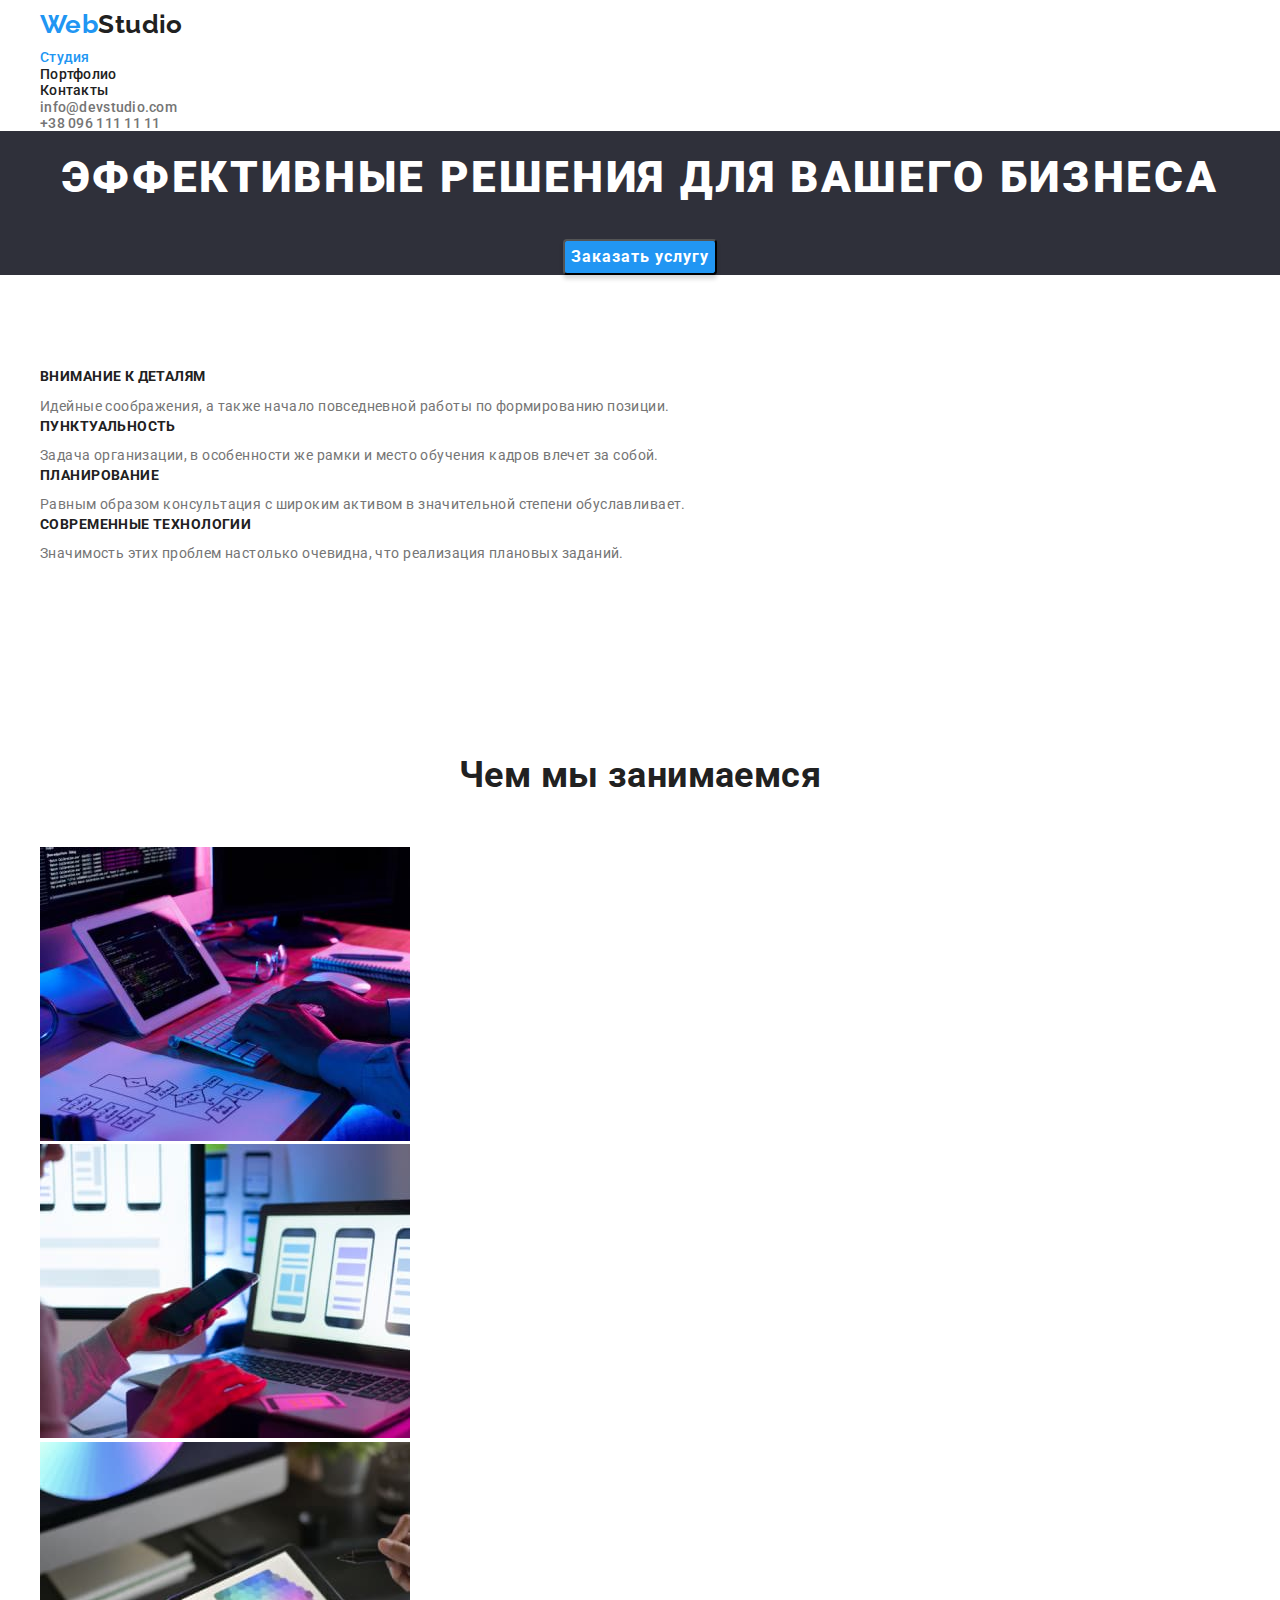
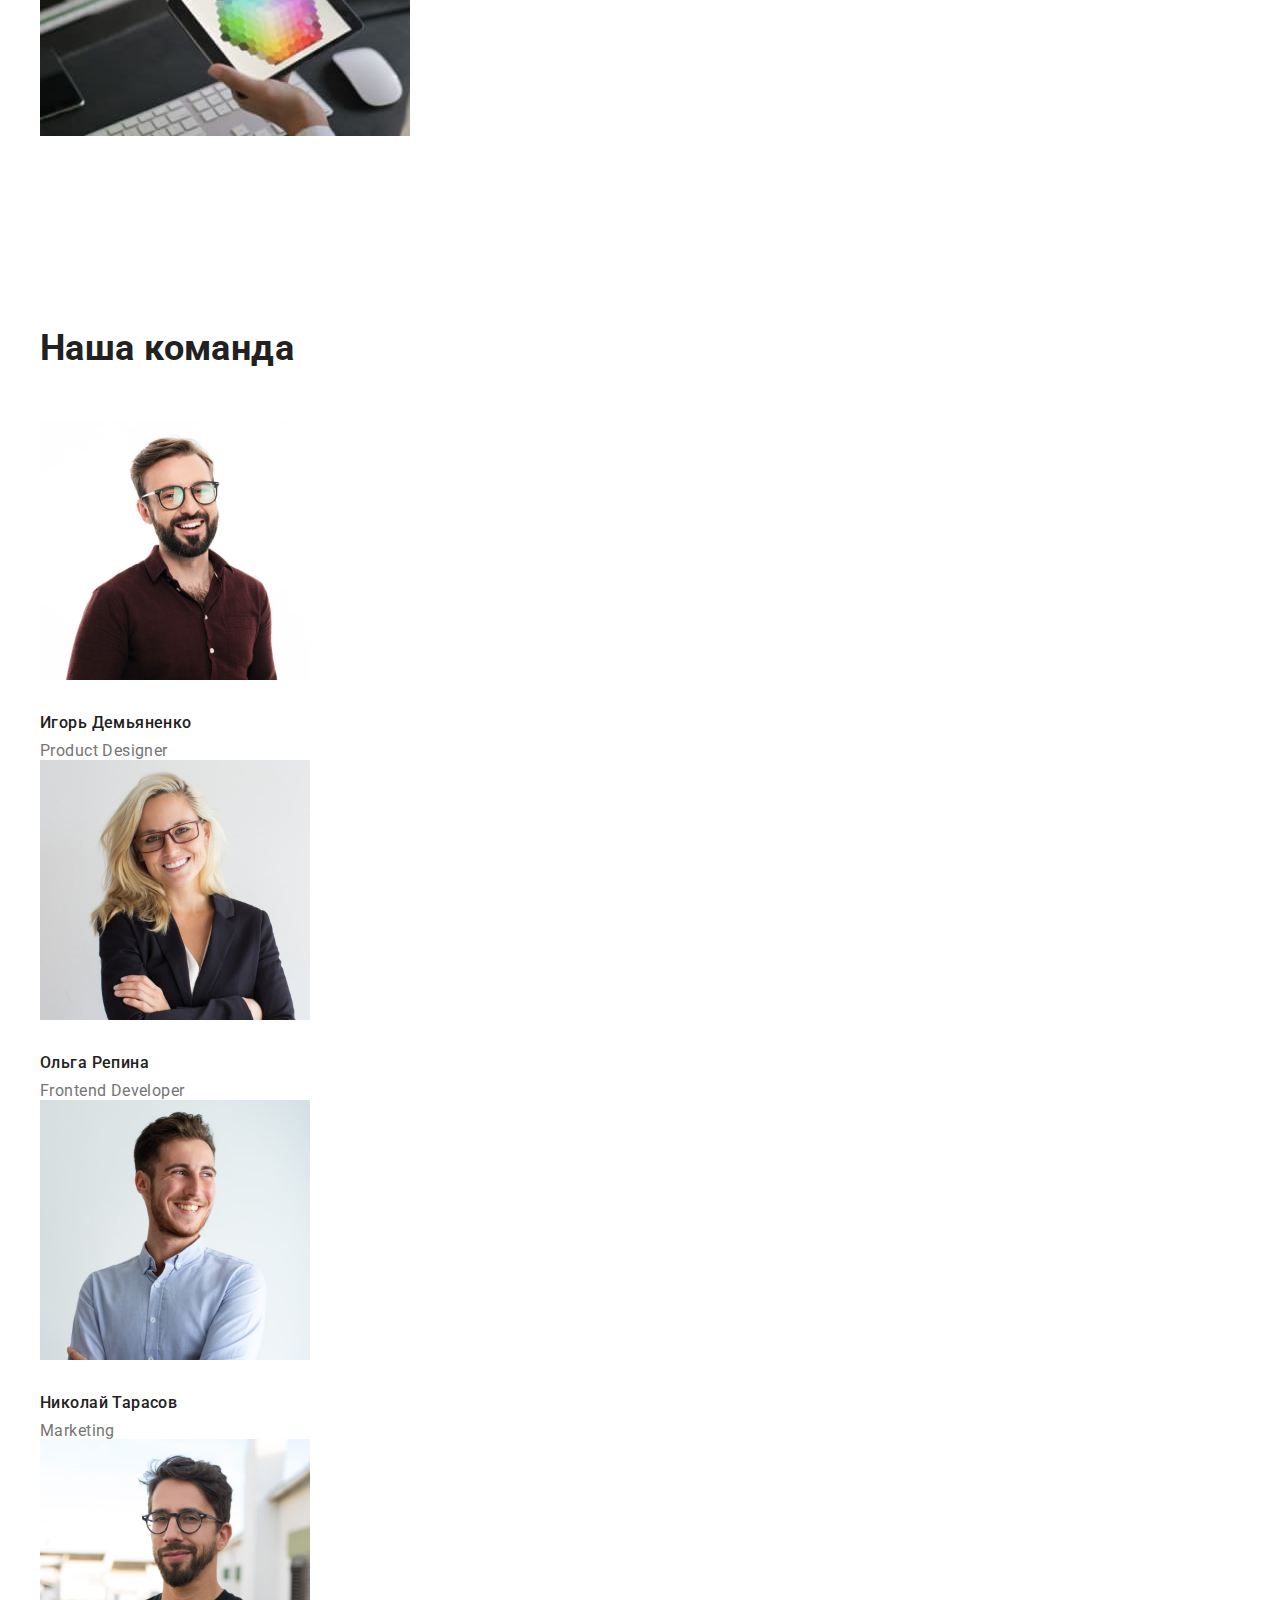
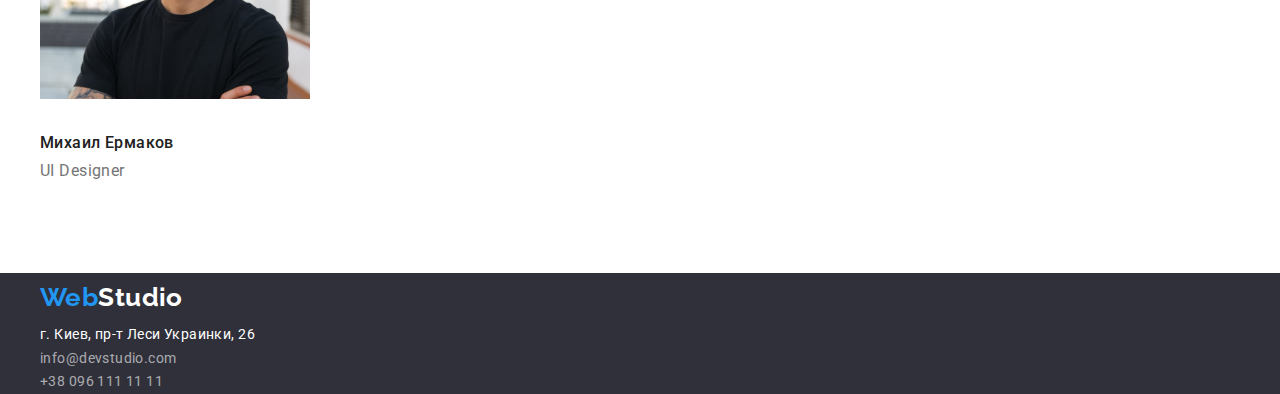
==== index.html @ 47c8ec98 "Сделал разметку сайта margin и pading" ====
<!DOCTYPE html>
<html lang="ru">
  <head>
    <meta charset="UTF-8" />
    <meta http-equiv="X-UA-Compatible" content="IE=edge" />
    <meta name="viewport" content="width=device-width, initial-scale=1.0" />
    <link
      href="https://fonts.googleapis.com/css2?family=Raleway:wght@700&family=Roboto:wght@400;500;700;900&display=swap"
      rel="stylesheet"
    />
    <link
      rel="stylesheet"
      href="https://cdnjs.cloudflare.com/ajax/libs/modern-normalize/1.1.0/modern-normalize.min.css"
    />
    <link rel="stylesheet" href="style/styles.css" />
    <title>goit-markup-hw-01</title>
  </head>
  <body>
    <!-- Шапка -->
    <header>
      <div class="conteiner">
        <nav>
          <a href="./index.html" class="logo"
            ><span class="logo-accent">Web</span>Studio</a
          >
          <ul class="site-nav list">
            <li><a href="" class="link curent">Студия</a></li>
            <li>
              <a href="./portfolio.html" class="link">Портфолио</a>
            </li>
            <li><a href="" class="link">Контакты</a></li>
          </ul>
        </nav>
        <ul class="site-contact list">
          <li>
            <a href="tomail:info@devstudio.com" class="link"
              >info@devstudio.com</a
            >
          </li>
          <li>
            <a href="tel:+380961111111" class="link">+38 096 111 11 11</a>
          </li>
        </ul>
      </div>
    </header>
    <!-- Hero -->
    <main>
      <section class="hero">
        <div class="conteiner">
          <img src="" alt="" />
          <h1 class="title">Эффективные решения для вашего бизнеса</h1>
          <button type="button" class="hero-button">Заказать услугу</button>
        </div>
      </section>
      <!-- peculiarities -->
      <section class="section">
        <div class="conteiner">
          <h2 class="visually-hidden">Позиция сайта</h2>
          <ul class="feature-list list">
            <li>
              <h3 class="title">Внимание к деталям</h3>
              <p class="paragraf">
                Идейные соображения, а также начало повседневной работы по
                формированию позиции.
              </p>
            </li>
            <li>
              <h3 class="title">Пунктуальность</h3>
              <p class="paragraf">
                Задача организации, в особенности же рамки и место обучения
                кадров влечет за собой.
              </p>
            </li>
            <li>
              <h3 class="title">Планирование</h3>
              <p class="paragraf">
                Равным образом консультация с широким активом в значительной
                степени обуславливает.
              </p>
            </li>
            <li>
              <h3 class="title">Современные технологии</h3>
              <p class="paragraf">
                Значимость этих проблем настолько очевидна, что реализация
                плановых заданий.
              </p>
            </li>
          </ul>
        </div>
      </section>
      <!-- About -->
      <section class="section">
        <div class="conteiner">
          <h2 class="about-title">Чем мы занимаемся</h2>
          <ul class="list">
            <li><img src="./images/img1.jpg" alt="комп" width="370" /></li>
            <li><img src="./images/img2.jpg" alt="телефон" width="370" /></li>
            <li><img src="./images/img3.jpg" alt="планшет" width="370" /></li>
          </ul>
        </div>
      </section>
      <!-- Team -->
      <section class="about-team section">
        <div class="conteiner">
          <h2 class="title">Наша команда</h2>
          <ul class="list">
            <li>
              <img src="./images/img(4)(1).jpg" alt="парень" width="270" />
              <h3 class="name">Игорь Демьяненко</h3>
              <p class="profession">Product Designer</p>
            </li>
            <li>
              <img src="./images/img(5)(1).jpg" alt="девушка" width="270" />
              <h3 class="name">Ольга Репина</h3>
              <p class="profession">Frontend Developer</p>
            </li>
            <li>
              <img src="./images/img(6)(1).jpg" alt="парень" width="270" />
              <h3 class="name">Николай Тарасов</h3>
              <p class="profession">Marketing</p>
            </li>
            <li>
              <img
                src="./images/img(7)(1).jpg"
                alt="парень в очках"
                width="270"
              />
              <h3 class="name">Михаил Ермаков</h3>
              <p class="profession">UI Designer</p>
            </li>
          </ul>
        </div>
      </section>
    </main>
    <footer class="footer">
      <div class="conteiner">
        <a href="./index.html" class="footer-logo"
          ><span class="logo-accent">Web</span
          ><span class="footer-logo-accent">Studio</span></a
        >
        <address>
          <ul class="contact-footer list">
            <li>
              <a
                href="https://goo.gl/maps/BdsSgtMAJnZPHCbD8"
                target="_blank"
                class="address"
              >
                г. Киев, пр-т Леси Украинки, 26
              </a>
            </li>
            <li>
              <a href="tomail:info@devstudio.com" class="link"
                >info@devstudio.com</a
              >
            </li>
            <li>
              <a href="tel:+380961111111" class="link">+38 096 111 11 11</a>
            </li>
          </ul>
        </address>
      </div>
    </footer>
  </body>
</html>
---- style/styles.css ----
:root {
  --primary-text-color: #757575;
  --accent-color: #2196f3;
  --text-title-color: #212121;
  --text-bottons-color: white;
}

.visually-hidden {
  position: fixed;
  transform: scale(0);
}
body {
  background-color: white;
  color: var(--primary-text-color);
  font-family: Roboto, sans-serif;
  font-size: 14px;
  letter-spacing: 0.03em;
}
.list {
  list-style: none;
  padding: 0;
  margin: 0;
}

.conteiner {
  /* outline: 1px solid tomato; */
  width: 1200px;
  margin-left: auto;
  margin-right: auto;
}

.section {
  padding-top: 94px;
  padding-bottom: 94px;
}

/* ul {
  list-style: none;
} */

/* Logo */
.logo,
.footer-logo {
  color: var(--text-title-color);
  font-family: Raleway;
  font-style: normal;
  font-weight: 700;
  font-size: 26px;
  line-height: 1.9;
  text-decoration: none;
}
.logo-accent {
  color: var(--accent-color);
}

/* Site-nav */
.site-nav .link {
  color: var(--text-title-color);
  font-weight: 500;
  font-size: 14px;
  line-height: 1.1;
  letter-spacing: 0.02em;
  text-decoration: none;
}
.site-nav .link:hover,
.site-nav .link:focus,
.contact-footer .link:hover,
.contact-footer .link:focus {
  color: var(--accent-color);
}
.site-nav .link.curent {
  color: var(--accent-color);
}

.site-contact .link {
  color: var(--primary-text-color);
  font-weight: 500;
  font-size: 14px;
  line-height: 1.1;
  letter-spacing: 0.02em;
  text-decoration: none;
}
.site-contact .link:hover,
.site-contact .link:focus {
  color: var(--accent-color);
}

/* страничка index.html */
/* Hero */
.hero-button {
  font-weight: 700;
  font-size: 16px;
  line-height: 1.9;
  display: flex;
  align-items: center;
  letter-spacing: 0.06em;
  color: var(--text-bottons-color);
  background-color: var(--accent-color);
  display: inline-block;
  box-shadow: 0px 4px 4px rgba(0, 0, 0, 0.15);
  border-radius: 4px;
}

.hero-button:hover,
.hero-button:focus {
  color: var(--text-title-color);
  background-color: var(--text-bottons-color);
}

.hero {
  background-color: #2f303a;
  text-align: center;
}

.hero .title {
  font-weight: 900;
  font-size: 44px;
  line-height: 1.4;
  letter-spacing: 0.06em;
  text-transform: uppercase;
  color: var(--text-bottons-color);
  margin-top: 0;
  margin-bottom: 30px;
}
/* peculiarities */
.feature-list .title {
  margin-top: 0;
  margin-bottom: 10px;
  color: var(--text-title-color);
  font-weight: 700;
  font-size: 14px;
  line-height: 1.1;
  letter-spacing: 0.03em;
  text-transform: uppercase;
}

.feature-list .paragraf {
  font-size: 14px;
  line-height: 1.7;
  margin-top: 0;
  margin-bottom: 0;
}
/* About */
.about-title {
  color: var(--text-title-color);
  margin-top: 0;
  margin-bottom: 50px;
  font-weight: 700;
  font-size: 36px;
  line-height: 1.2;
  text-align: center;
}
/* About team */
.about-team .title {
  color: var(--text-title-color);
  margin-top: 0;
  margin-bottom: 50px;
  font-weight: 700;
  font-size: 36px;
  line-height: 1.2;
}
.about-team .name {
  color: var(--text-title-color);
  margin-top: 30px;
  margin-bottom: 10px;
  font-weight: 500;
  font-size: 16px;
  line-height: 1.2;
}

.about-team .profession {
  color: var(--primary-text-color);
  margin-top: 0;
  margin-bottom: 0;
  font-size: 16px;
  line-height: 1.1;
}

/* footer */

.footer {
  background-color: #2f303a;
}
.footer-logo-accent {
  color: var(--text-bottons-color);
}
.contact-footer .link {
  font-size: 14px;
  line-height: 1.7;
  color: rgba(255, 255, 255, 0.6);
  text-decoration: none;
  font-style: normal;
}
.address {
  font-style: normal;
  text-decoration: none;
  font-size: 14px;
  line-height: 1.7;
  color: var(--text-bottons-color);
}
/* portfolio.html */
.bottons {
  font-weight: 500;
  font-size: 16px;
  line-height: 1.6;
  text-align: center;
  letter-spacing: 0.03em;
  color: var(--text-title-color);
  cursor: pointer;
  border-radius: 4px;
  box-shadow: 0px 3px 1px rgba(0, 0, 0, 0.1), 0px 1px 2px rgba(0, 0, 0, 0.08),
    0px 2px 2px rgba(0, 0, 0, 0.12);
  margin-top: 0;
  margin-bottom: 50px;
}
.bottons:hover,
.bottons:focus {
  color: var(--text-bottons-color);
  background-color: var(--accent-color);
}
.list-projects .project {
  color: var(--text-title-color);
  margin-top: 20px;
  margin-bottom: 4px;
  font-weight: 700;
  font-size: 18px;
  line-height: 2;
  letter-spacing: 0.06em;
  text-decoration: none;
}

.list-projects .diction {
  color: var(--primary-text-color);
  margin-top: 0;
  margin-bottom: 0;
  font-size: 16px;
  line-height: 1.8;
}

.list-projects a {
  text-decoration: none;
}
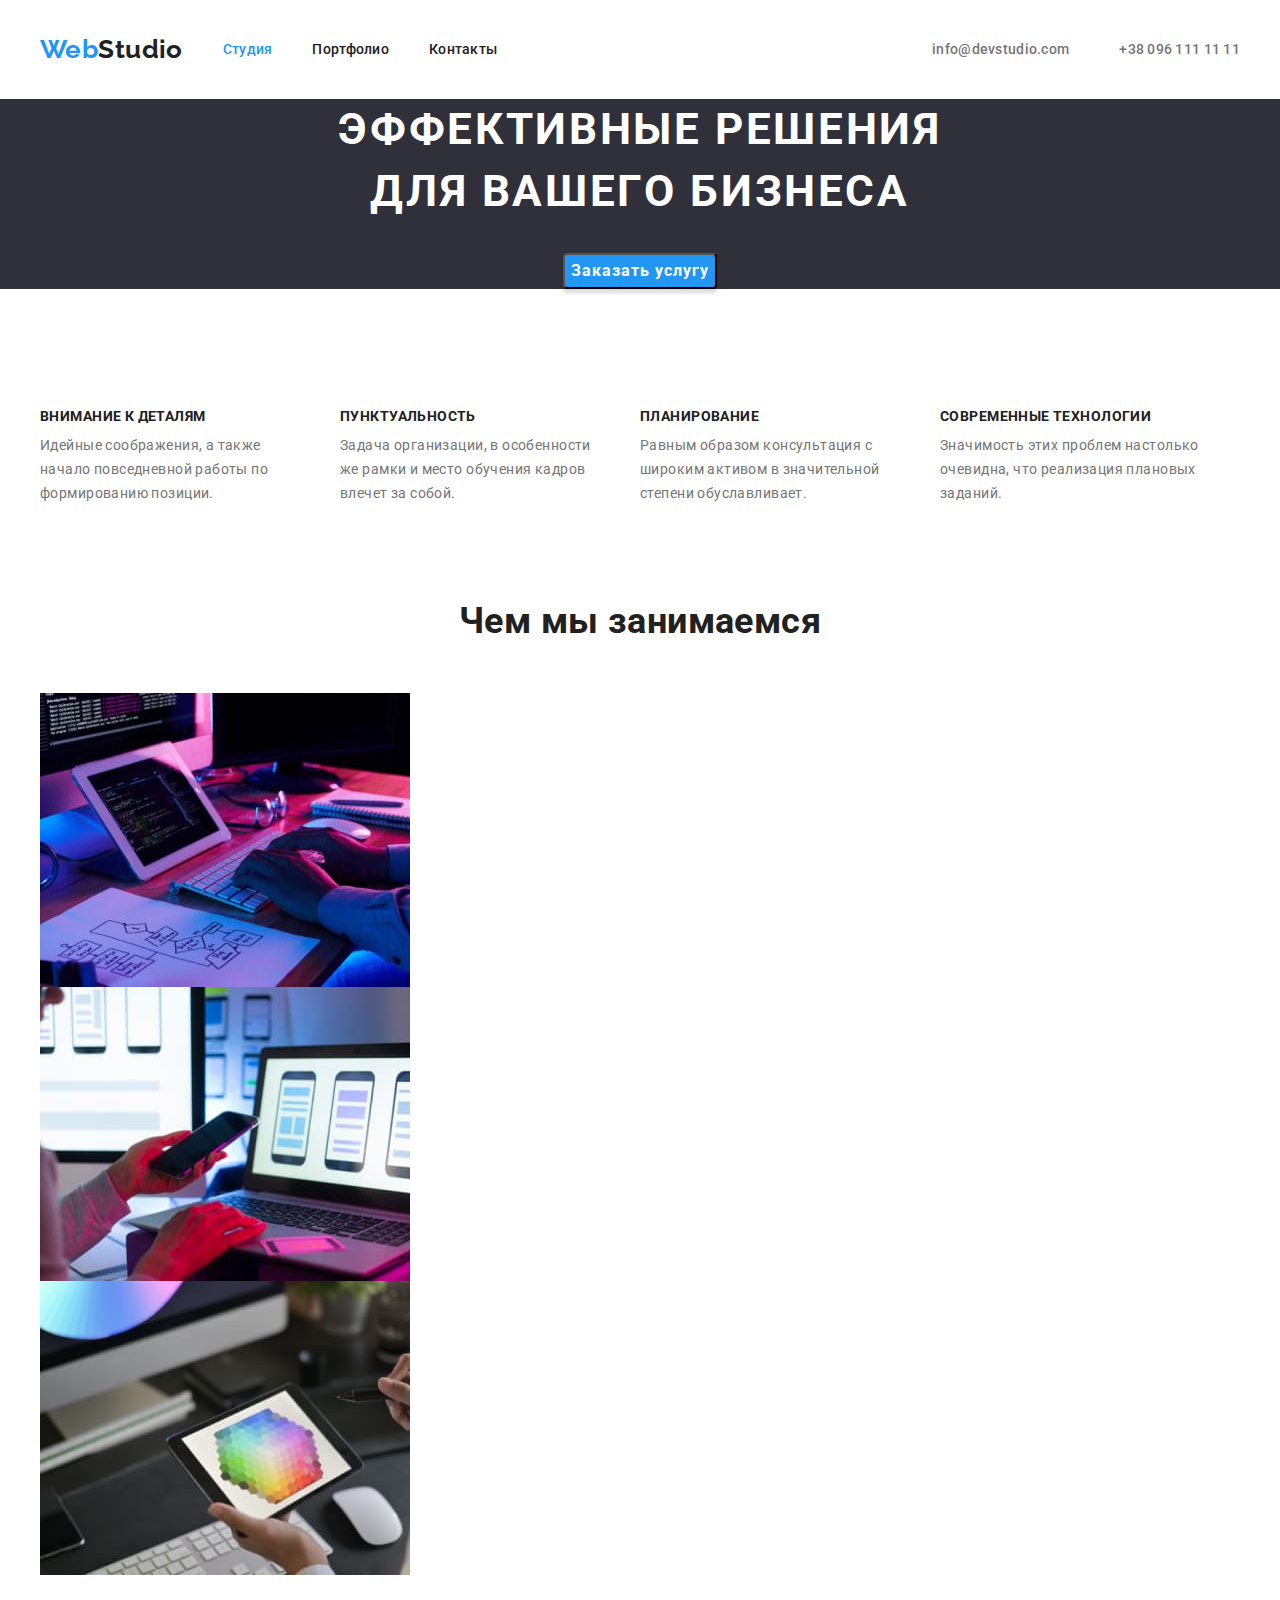
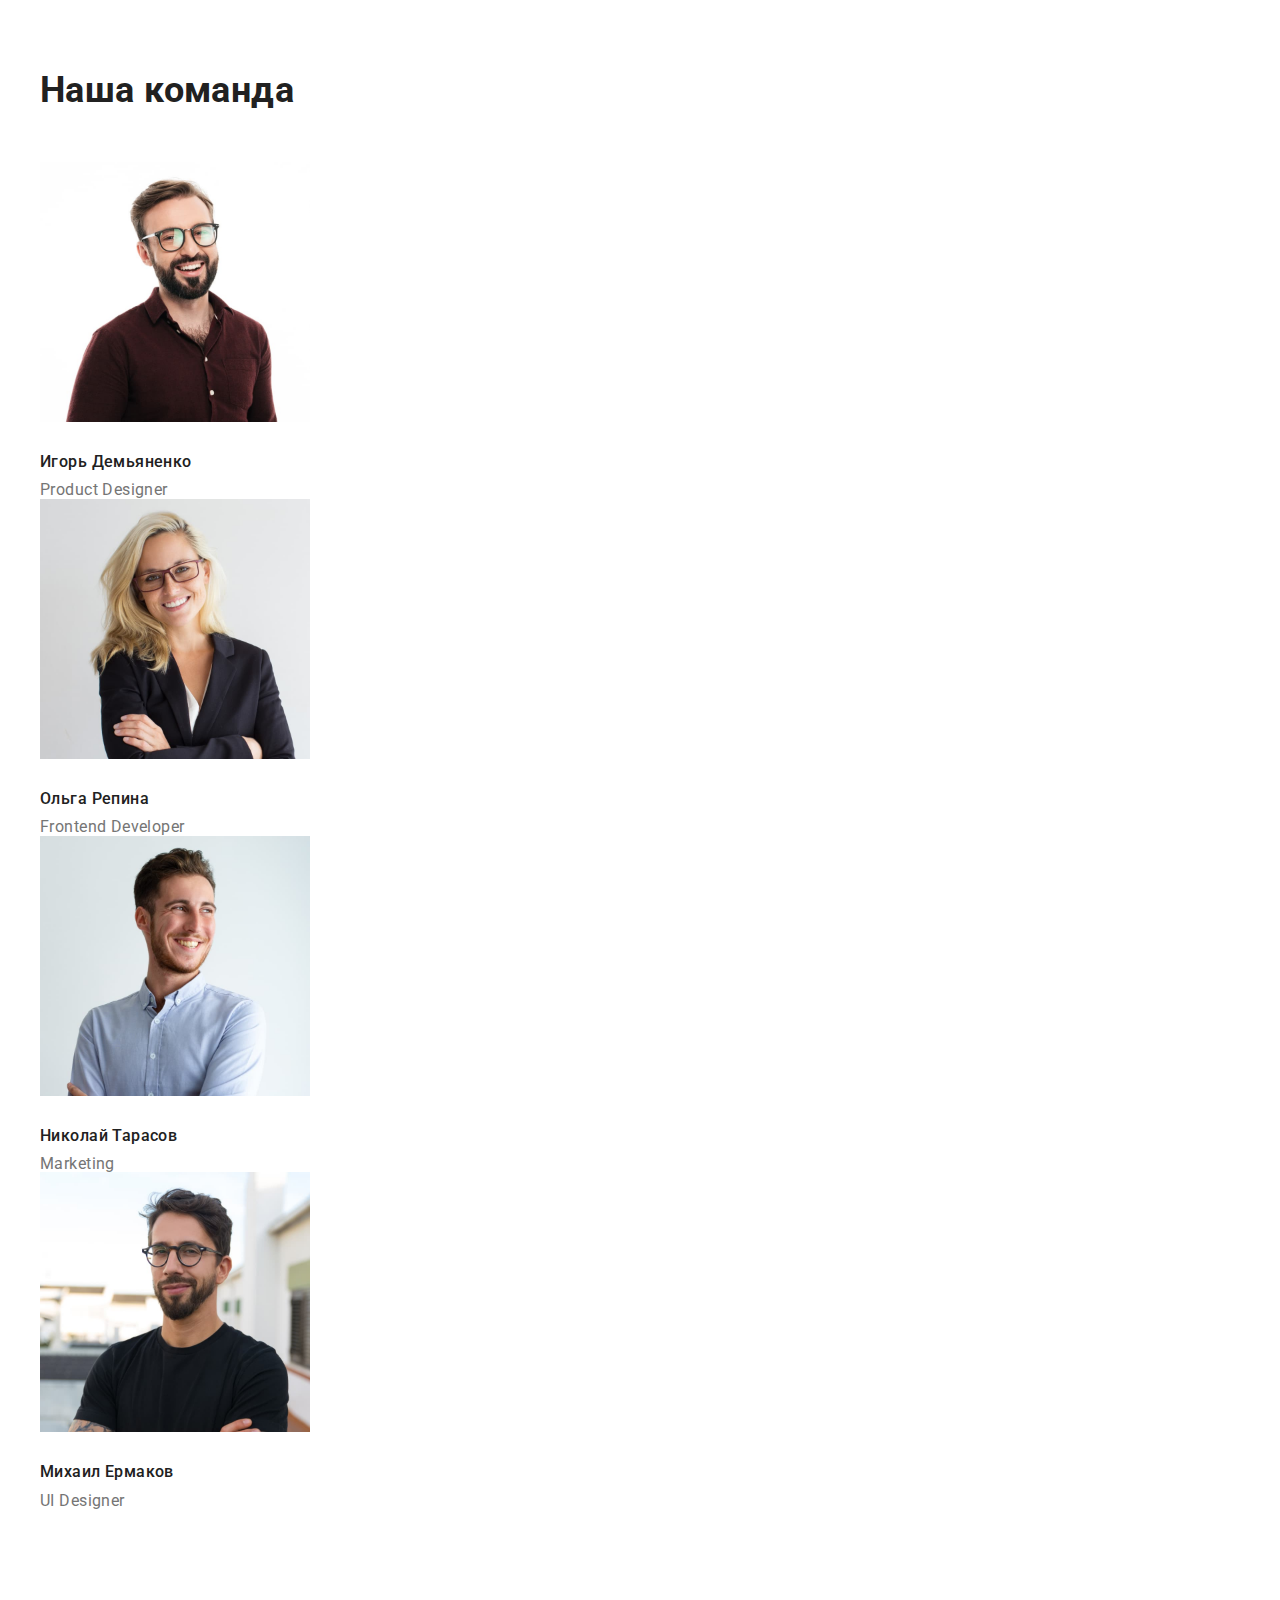
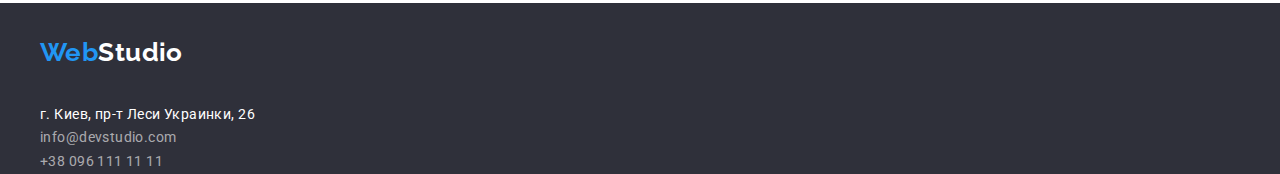
==== commit 33419e5c: "1" ====
--- a/index.html
+++ b/index.html
@@ -18,26 +18,26 @@
   <body>
     <!-- Шапка -->
     <header>
-      <div class="conteiner">
+      <div class="conteiner main-nav">
         <nav>
           <a href="./index.html" class="logo"
             ><span class="logo-accent">Web</span>Studio</a
           >
           <ul class="site-nav list">
-            <li><a href="" class="link curent">Студия</a></li>
-            <li>
+            <li class="item"><a href="" class="link curent">Студия</a></li>
+            <li class="item">
               <a href="./portfolio.html" class="link">Портфолио</a>
             </li>
-            <li><a href="" class="link">Контакты</a></li>
+            <li class="item"><a href="" class="link">Контакты</a></li>
           </ul>
         </nav>
         <ul class="site-contact list">
-          <li>
+          <li class="item">
             <a href="tomail:info@devstudio.com" class="link"
               >info@devstudio.com</a
             >
           </li>
-          <li>
+          <li class="item">
             <a href="tel:+380961111111" class="link">+38 096 111 11 11</a>
           </li>
         </ul>
@@ -48,37 +48,37 @@
       <section class="hero">
         <div class="conteiner">
           <img src="" alt="" />
-          <h1 class="title">Эффективные решения для вашего бизнеса</h1>
+          <h1 class="title">Эффективные решения<br />для вашего бизнеса</h1>
           <button type="button" class="hero-button">Заказать услугу</button>
         </div>
       </section>
       <!-- peculiarities -->
       <section class="section">
-        <div class="conteiner">
+        <div class="conteiner flex-conteiner">
           <h2 class="visually-hidden">Позиция сайта</h2>
           <ul class="feature-list list">
-            <li>
+            <li class="item">
               <h3 class="title">Внимание к деталям</h3>
               <p class="paragraf">
                 Идейные соображения, а также начало повседневной работы по
                 формированию позиции.
               </p>
             </li>
-            <li>
+            <li class="item">
               <h3 class="title">Пунктуальность</h3>
               <p class="paragraf">
                 Задача организации, в особенности же рамки и место обучения
                 кадров влечет за собой.
               </p>
             </li>
-            <li>
+            <li class="item">
               <h3 class="title">Планирование</h3>
               <p class="paragraf">
                 Равным образом консультация с широким активом в значительной
                 степени обуславливает.
               </p>
             </li>
-            <li>
+            <li class="item">
               <h3 class="title">Современные технологии</h3>
               <p class="paragraf">
                 Значимость этих проблем настолько очевидна, что реализация
--- a/style/styles.css
+++ b/style/styles.css
@@ -24,14 +24,23 @@
 
 .conteiner {
   /* outline: 1px solid tomato; */
-  width: 1200px;
+  width: 1230px;
+  padding-left: 15px;
+  padding-right: 15px;
   margin-left: auto;
   margin-right: auto;
 }
 
 .section {
-  padding-top: 94px;
   padding-bottom: 94px;
+}
+
+img {
+  display: block;
+}
+nav {
+  display: flex;
+  /* align-items: center; */
 }
 
 /* ul {
@@ -39,8 +48,18 @@
 } */
 
 /* Logo */
+.main-nav {
+  display: flex;
+  align-items: center;
+}
+
 .logo,
 .footer-logo {
+  display: flex;
+  padding-top: 25px;
+  padding-bottom: 25px;
+  margin-left: auto;
+
   color: var(--text-title-color);
   font-family: Raleway;
   font-style: normal;
@@ -54,7 +73,18 @@
 }
 
 /* Site-nav */
+.site-nav {
+  display: flex;
+  margin-left: 40px;
+  align-items: center;
+}
+
 .site-nav .link {
+  display: block;
+  padding-top: 32px;
+  padding-bottom: 32px;
+  /* background-color: tomato; */
+
   color: var(--text-title-color);
   font-weight: 500;
   font-size: 14px;
@@ -62,6 +92,13 @@
   letter-spacing: 0.02em;
   text-decoration: none;
 }
+.site-nav .item:not(:last-child) {
+  margin-right: 40px;
+}
+
+/* .site-nav .link + .link {
+  margin-right: 40px;
+} */
 .site-nav .link:hover,
 .site-nav .link:focus,
 .contact-footer .link:hover,
@@ -71,8 +108,21 @@
 .site-nav .link.curent {
   color: var(--accent-color);
 }
-
+.site-contact {
+  display: flex;
+}
+.site-contact .item + .item {
+  margin-left: 50px;
+}
+
+.site-contact {
+  margin-left: auto;
+}
 .site-contact .link {
+  display: block;
+  padding-top: 32px;
+  padding-bottom: 32px;
+
   color: var(--primary-text-color);
   font-weight: 500;
   font-size: 14px;
@@ -113,7 +163,6 @@
 }
 
 .hero .title {
-  font-weight: 900;
   font-size: 44px;
   line-height: 1.4;
   letter-spacing: 0.06em;
@@ -123,6 +172,15 @@
   margin-bottom: 30px;
 }
 /* peculiarities */
+.flex-conteiner {
+  display: flex;
+  align-items: center;
+}
+.feature-list {
+  display: flex;
+  padding-top: 120px;
+}
+
 .feature-list .title {
   margin-top: 0;
   margin-bottom: 10px;
@@ -135,11 +193,18 @@
 }
 
 .feature-list .paragraf {
+  width: 270px;
+  margin-left: auto;
   font-size: 14px;
   line-height: 1.7;
   margin-top: 0;
   margin-bottom: 0;
 }
+
+.feature-list .item:not(:last-child) {
+  margin-right: 30px;
+}
+
 /* About */
 .about-title {
   color: var(--text-title-color);
@@ -208,15 +273,17 @@
   color: var(--text-title-color);
   cursor: pointer;
   border-radius: 4px;
+  /* box-shadow: 0px 3px 1px rgba(0, 0, 0, 0.1), 0px 1px 2px rgba(0, 0, 0, 0.08),
+    0px 2px 2px rgba(0, 0, 0, 0.12); */
+  margin-top: 0;
+  margin-bottom: 50px;
+}
+.bottons:hover,
+.bottons:focus {
+  color: var(--text-bottons-color);
+  background-color: var(--accent-color);
   box-shadow: 0px 3px 1px rgba(0, 0, 0, 0.1), 0px 1px 2px rgba(0, 0, 0, 0.08),
     0px 2px 2px rgba(0, 0, 0, 0.12);
-  margin-top: 0;
-  margin-bottom: 50px;
-}
-.bottons:hover,
-.bottons:focus {
-  color: var(--text-bottons-color);
-  background-color: var(--accent-color);
 }
 .list-projects .project {
   color: var(--text-title-color);
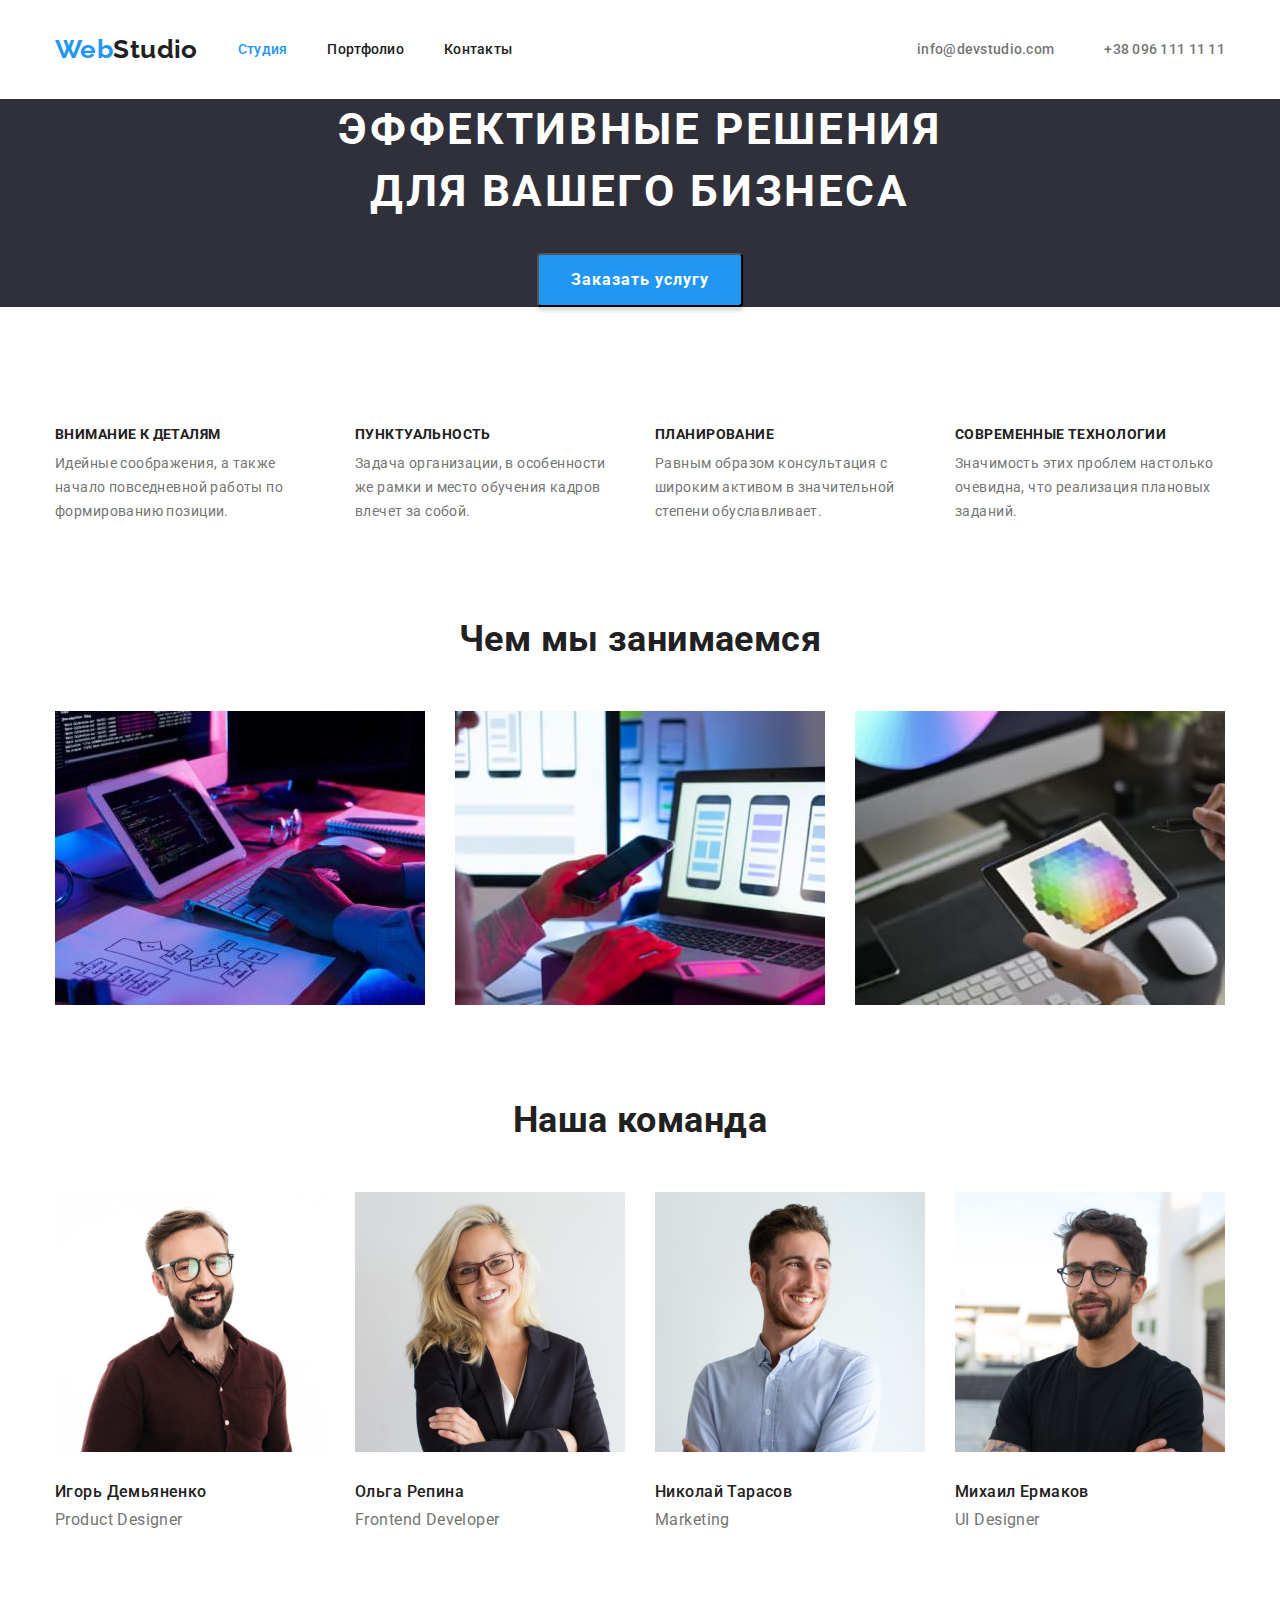
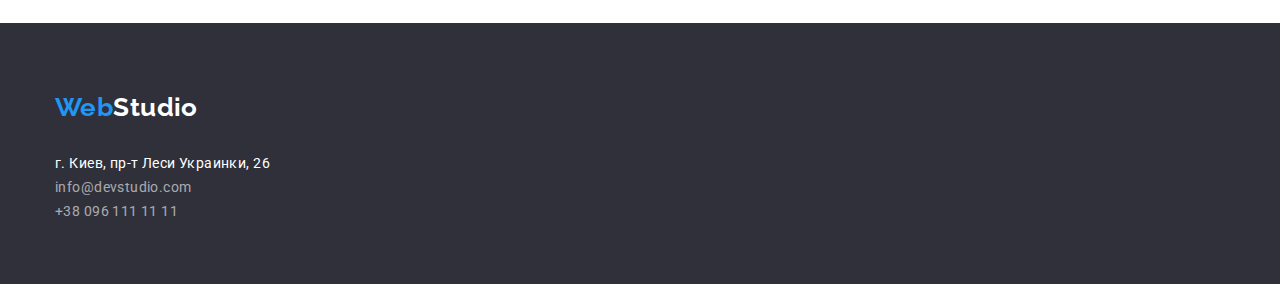
==== commit edfd8718: "+" ====
--- a/index.html
+++ b/index.html
@@ -19,7 +19,7 @@
     <!-- Шапка -->
     <header>
       <div class="conteiner main-nav">
-        <nav>
+        <nav class="navigator">
           <a href="./index.html" class="logo"
             ><span class="logo-accent">Web</span>Studio</a
           >
@@ -92,10 +92,16 @@
       <section class="section">
         <div class="conteiner">
           <h2 class="about-title">Чем мы занимаемся</h2>
-          <ul class="list">
-            <li><img src="./images/img1.jpg" alt="комп" width="370" /></li>
-            <li><img src="./images/img2.jpg" alt="телефон" width="370" /></li>
-            <li><img src="./images/img3.jpg" alt="планшет" width="370" /></li>
+          <ul class="flex-nav list">
+            <li class="item">
+              <img src="./images/img1.jpg" alt="комп" width="370" />
+            </li>
+            <li class="item">
+              <img src="./images/img2.jpg" alt="телефон" width="370" />
+            </li>
+            <li class="item">
+              <img src="./images/img3.jpg" alt="планшет" width="370" />
+            </li>
           </ul>
         </div>
       </section>
@@ -103,23 +109,23 @@
       <section class="about-team section">
         <div class="conteiner">
           <h2 class="title">Наша команда</h2>
-          <ul class="list">
-            <li>
+          <ul class="flex-team list">
+            <li class="item">
               <img src="./images/img(4)(1).jpg" alt="парень" width="270" />
               <h3 class="name">Игорь Демьяненко</h3>
               <p class="profession">Product Designer</p>
             </li>
-            <li>
+            <li class="item">
               <img src="./images/img(5)(1).jpg" alt="девушка" width="270" />
               <h3 class="name">Ольга Репина</h3>
               <p class="profession">Frontend Developer</p>
             </li>
-            <li>
+            <li class="item">
               <img src="./images/img(6)(1).jpg" alt="парень" width="270" />
               <h3 class="name">Николай Тарасов</h3>
               <p class="profession">Marketing</p>
             </li>
-            <li>
+            <li class="item">
               <img
                 src="./images/img(7)(1).jpg"
                 alt="парень в очках"
@@ -138,9 +144,9 @@
           ><span class="logo-accent">Web</span
           ><span class="footer-logo-accent">Studio</span></a
         >
-        <address>
+        <address class="address-navigator">
           <ul class="contact-footer list">
-            <li>
+            <li class="item">
               <a
                 href="https://goo.gl/maps/BdsSgtMAJnZPHCbD8"
                 target="_blank"
@@ -149,12 +155,12 @@
                 г. Киев, пр-т Леси Украинки, 26
               </a>
             </li>
-            <li>
+            <li class="item">
               <a href="tomail:info@devstudio.com" class="link"
                 >info@devstudio.com</a
               >
             </li>
-            <li>
+            <li class="item">
               <a href="tel:+380961111111" class="link">+38 096 111 11 11</a>
             </li>
           </ul>
--- a/style/styles.css
+++ b/style/styles.css
@@ -24,7 +24,7 @@
 
 .conteiner {
   /* outline: 1px solid tomato; */
-  width: 1230px;
+  width: 1200px;
   padding-left: 15px;
   padding-right: 15px;
   margin-left: auto;
@@ -38,17 +38,14 @@
 img {
   display: block;
 }
-nav {
-  display: flex;
-  /* align-items: center; */
-}
-
-/* ul {
-  list-style: none;
-} */
 
 /* Logo */
 .main-nav {
+  display: flex;
+  align-items: center;
+}
+
+.navigator {
   display: flex;
   align-items: center;
 }
@@ -138,6 +135,7 @@
 /* страничка index.html */
 /* Hero */
 .hero-button {
+  padding: 10px 32px;
   font-weight: 700;
   font-size: 16px;
   line-height: 1.9;
@@ -174,6 +172,7 @@
 /* peculiarities */
 .flex-conteiner {
   display: flex;
+  flex-direction: row;
   align-items: center;
 }
 .feature-list {
@@ -206,6 +205,17 @@
 }
 
 /* About */
+
+.flex-nav {
+  display: flex;
+  flex-direction: row;
+  align-items: center;
+}
+
+.flex-nav .item:not(:last-child) {
+  margin-right: 30px;
+}
+
 .about-title {
   color: var(--text-title-color);
   margin-top: 0;
@@ -216,6 +226,16 @@
   text-align: center;
 }
 /* About team */
+
+.flex-team {
+  display: flex;
+  flex-direction: row;
+  align-items: center;
+}
+.flex-team .item:not(:last-child) {
+  margin-right: 30px;
+}
+
 .about-team .title {
   color: var(--text-title-color);
   margin-top: 0;
@@ -223,6 +243,7 @@
   font-weight: 700;
   font-size: 36px;
   line-height: 1.2;
+  text-align: center;
 }
 .about-team .name {
   color: var(--text-title-color);
@@ -244,7 +265,14 @@
 /* footer */
 
 .footer {
+  display: flex;
+  flex-direction: column;
   background-color: #2f303a;
+}
+
+.footer-logo {
+  padding-top: 60px;
+  padding-bottom: 20px;
 }
 .footer-logo-accent {
   color: var(--text-bottons-color);
@@ -256,6 +284,13 @@
   text-decoration: none;
   font-style: normal;
 }
+.contact-footer.item:not(:last-child) {
+  padding-bottom: 9px;
+}
+.address-navigator {
+  padding-bottom: 60px;
+}
+
 .address {
   font-style: normal;
   text-decoration: none;
@@ -264,7 +299,15 @@
   color: var(--text-bottons-color);
 }
 /* portfolio.html */
-.bottons {
+
+.flex-buttons {
+  text-align: center;
+  margin-top: 100px;
+}
+
+.buttons {
+  padding: 6px 22px;
+
   font-weight: 500;
   font-size: 16px;
   line-height: 1.6;
@@ -272,19 +315,38 @@
   letter-spacing: 0.03em;
   color: var(--text-title-color);
   cursor: pointer;
+  border: transparent;
   border-radius: 4px;
   /* box-shadow: 0px 3px 1px rgba(0, 0, 0, 0.1), 0px 1px 2px rgba(0, 0, 0, 0.08),
     0px 2px 2px rgba(0, 0, 0, 0.12); */
   margin-top: 0;
   margin-bottom: 50px;
 }
-.bottons:hover,
-.bottons:focus {
+.buttons:hover,
+.buttons:focus {
   color: var(--text-bottons-color);
   background-color: var(--accent-color);
   box-shadow: 0px 3px 1px rgba(0, 0, 0, 0.1), 0px 1px 2px rgba(0, 0, 0, 0.08),
     0px 2px 2px rgba(0, 0, 0, 0.12);
 }
+
+.flex-element {
+  display: flex;
+  flex-wrap: wrap;
+  /* background-color: tomato; */
+}
+.flex-element .item {
+  margin-right: 45px;
+  margin-bottom: 30px;
+}
+
+.flex-element .item:nth-child(3n + 3) {
+  margin-right: 0;
+}
+
+.flex-element .item:nth-last-child(-n + 3) {
+  margin-bottom: 0;
+}
 .list-projects .project {
   color: var(--text-title-color);
   margin-top: 20px;
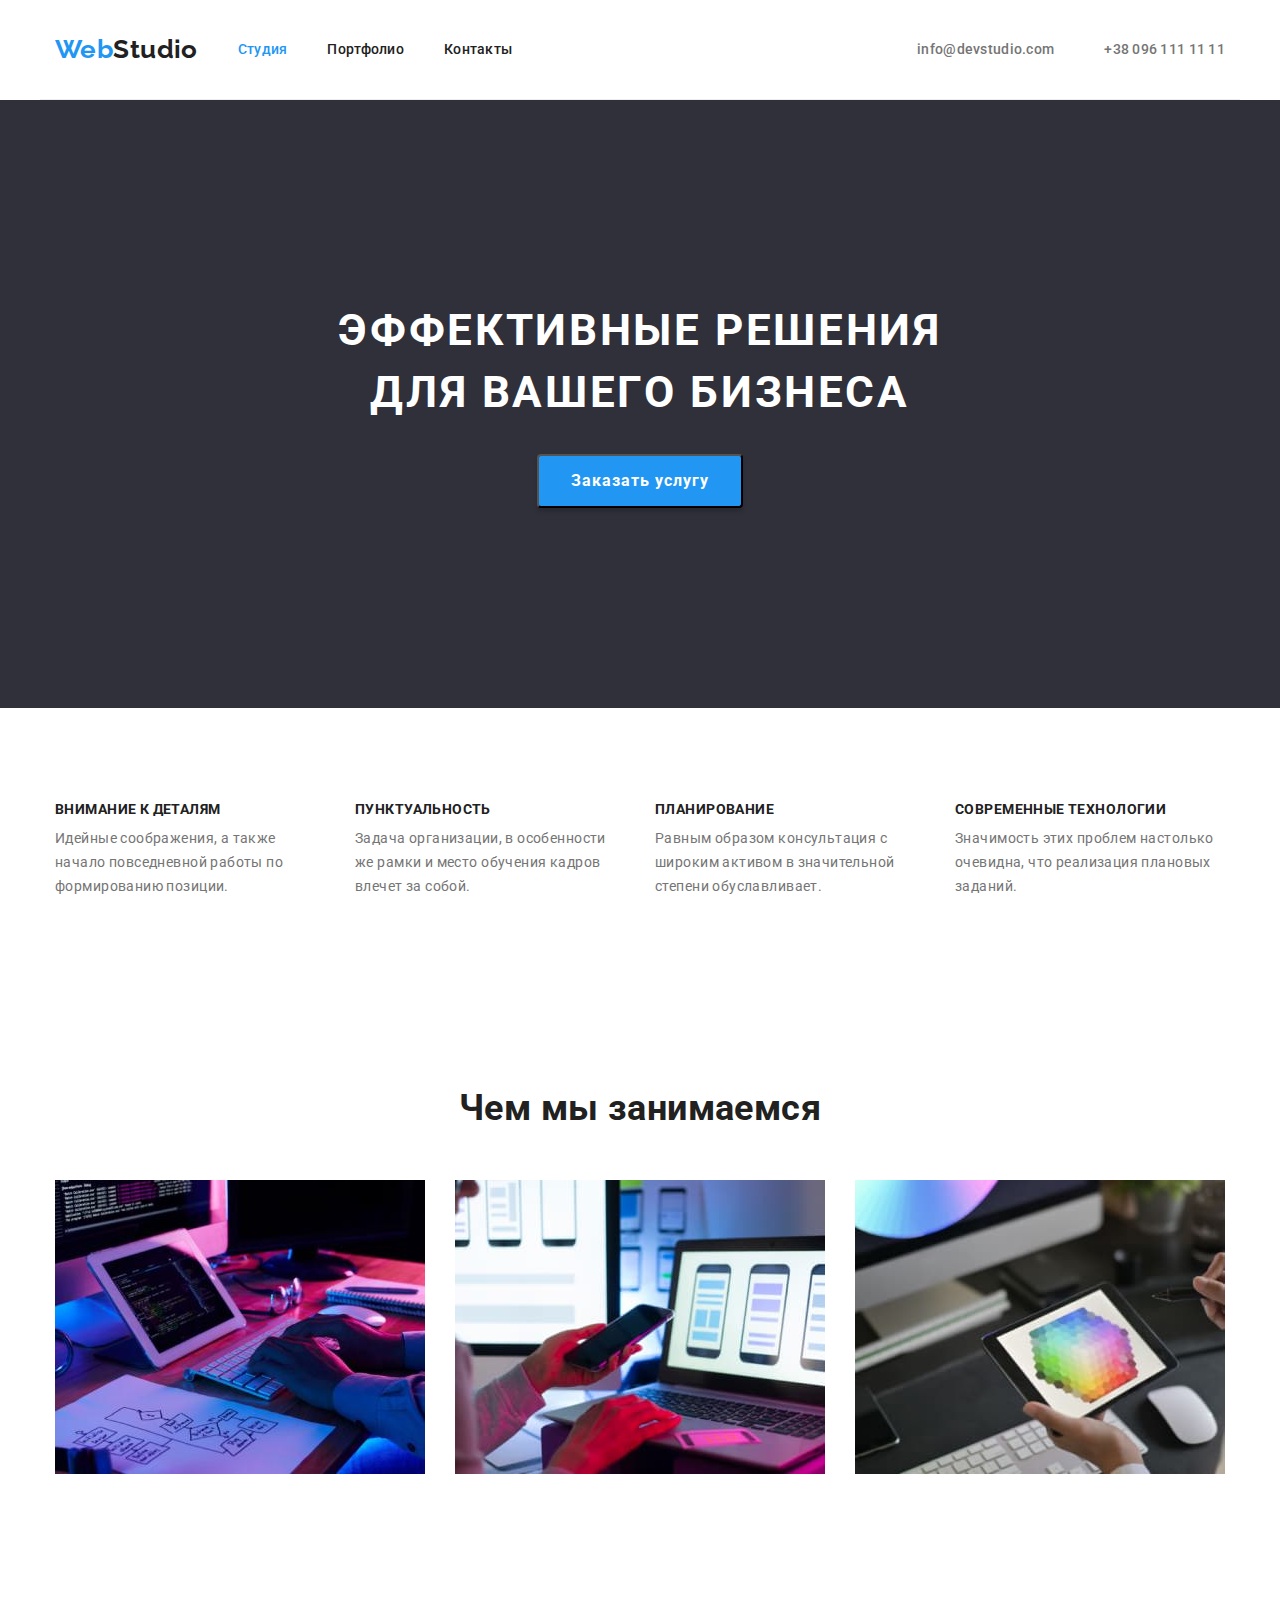
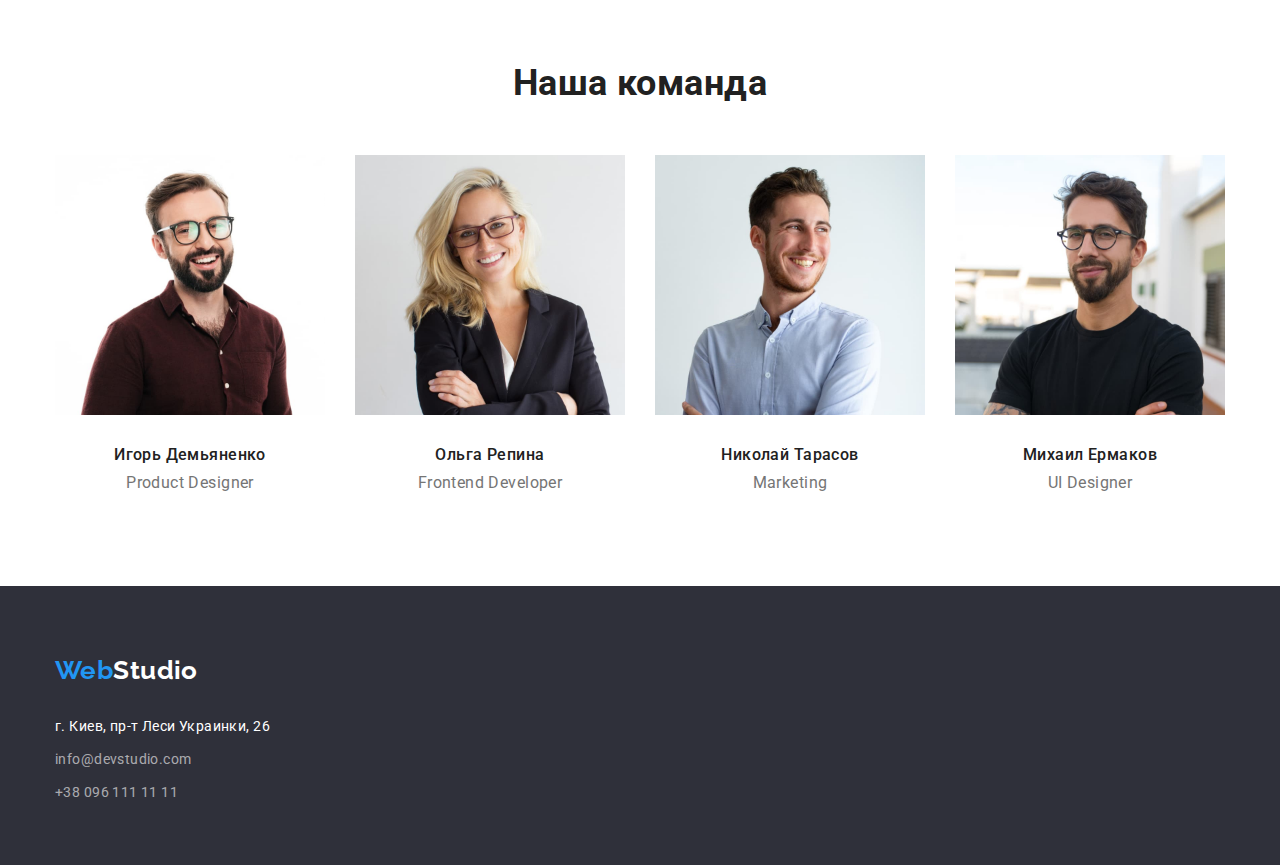
==== commit 1d1ff1d2: "Зробив ДЗ" ====
--- a/index.html
+++ b/index.html
@@ -139,12 +139,12 @@
       </section>
     </main>
     <footer class="footer">
-      <div class="conteiner">
+      <div class="conteiner contact-menu">
         <a href="./index.html" class="footer-logo"
           ><span class="logo-accent">Web</span
           ><span class="footer-logo-accent">Studio</span></a
         >
-        <address class="address-navigator">
+        <address>
           <ul class="contact-footer list">
             <li class="item">
               <a
--- a/style/styles.css
+++ b/style/styles.css
@@ -6,8 +6,7 @@
 }
 
 .visually-hidden {
-  position: fixed;
-  transform: scale(0);
+  display: none;
 }
 body {
   background-color: white;
@@ -32,6 +31,7 @@
 }
 
 .section {
+  padding-top: 94px;
   padding-bottom: 94px;
 }
 
@@ -43,6 +43,7 @@
 .main-nav {
   display: flex;
   align-items: center;
+  border-bottom: 1px solid #ececec;
 }
 
 .navigator {
@@ -50,8 +51,7 @@
   align-items: center;
 }
 
-.logo,
-.footer-logo {
+.logo {
   display: flex;
   padding-top: 25px;
   padding-bottom: 25px;
@@ -134,6 +134,7 @@
 
 /* страничка index.html */
 /* Hero */
+
 .hero-button {
   padding: 10px 32px;
   font-weight: 700;
@@ -158,6 +159,8 @@
 .hero {
   background-color: #2f303a;
   text-align: center;
+  padding-top: 200px;
+  padding-bottom: 200px;
 }
 
 .hero .title {
@@ -177,7 +180,6 @@
 }
 .feature-list {
   display: flex;
-  padding-top: 120px;
 }
 
 .feature-list .title {
@@ -252,6 +254,7 @@
   font-weight: 500;
   font-size: 16px;
   line-height: 1.2;
+  text-align: center;
 }
 
 .about-team .profession {
@@ -260,23 +263,32 @@
   margin-bottom: 0;
   font-size: 16px;
   line-height: 1.1;
+  text-align: center;
 }
 
 /* footer */
 
 .footer {
-  display: flex;
-  flex-direction: column;
   background-color: #2f303a;
+  padding-top: 60px;
+  padding-bottom: 60px;
 }
 
 .footer-logo {
-  padding-top: 60px;
+  display: block;
   padding-bottom: 20px;
+  color: var(--text-title-color);
+  font-family: Raleway;
+  font-style: normal;
+  font-weight: 700;
+  font-size: 26px;
+  line-height: 1.9;
+  text-decoration: none;
 }
 .footer-logo-accent {
   color: var(--text-bottons-color);
 }
+
 .contact-footer .link {
   font-size: 14px;
   line-height: 1.7;
@@ -284,11 +296,17 @@
   text-decoration: none;
   font-style: normal;
 }
-.contact-footer.item:not(:last-child) {
-  padding-bottom: 9px;
-}
-.address-navigator {
-  padding-bottom: 60px;
+
+.contact-footer .contact-footer {
+  /* background-color: tomato; */
+}
+
+.contact-footer .item {
+  margin-bottom: 9px;
+}
+
+.contact-footer .item:last-child {
+  margin-bottom: 0px;
 }
 
 .address {
@@ -301,13 +319,21 @@
 /* portfolio.html */
 
 .flex-buttons {
-  text-align: center;
+  display: flex;
+  justify-content: center;
+}
+.flex-buttons .item {
+  /* display: block;
   margin-top: 100px;
-}
-
+  margin-bottom: 0; */
+  margin-right: 8px;
+}
+
+.flex-buttons .item:last-child {
+  margin-right: 0;
+}
 .buttons {
   padding: 6px 22px;
-
   font-weight: 500;
   font-size: 16px;
   line-height: 1.6;
@@ -322,6 +348,7 @@
   margin-top: 0;
   margin-bottom: 50px;
 }
+
 .buttons:hover,
 .buttons:focus {
   color: var(--text-bottons-color);
@@ -336,8 +363,9 @@
   /* background-color: tomato; */
 }
 .flex-element .item {
-  margin-right: 45px;
+  margin-right: 30px;
   margin-bottom: 30px;
+  border: 1px solid #eeeeee;
 }
 
 .flex-element .item:nth-child(3n + 3) {
@@ -349,8 +377,7 @@
 }
 .list-projects .project {
   color: var(--text-title-color);
-  margin-top: 20px;
-  margin-bottom: 4px;
+  margin: 20px 24px 4px;
   font-weight: 700;
   font-size: 18px;
   line-height: 2;
@@ -360,8 +387,8 @@
 
 .list-projects .diction {
   color: var(--primary-text-color);
-  margin-top: 0;
-  margin-bottom: 0;
+  margin: 0 24px 20px;
+
   font-size: 16px;
   line-height: 1.8;
 }
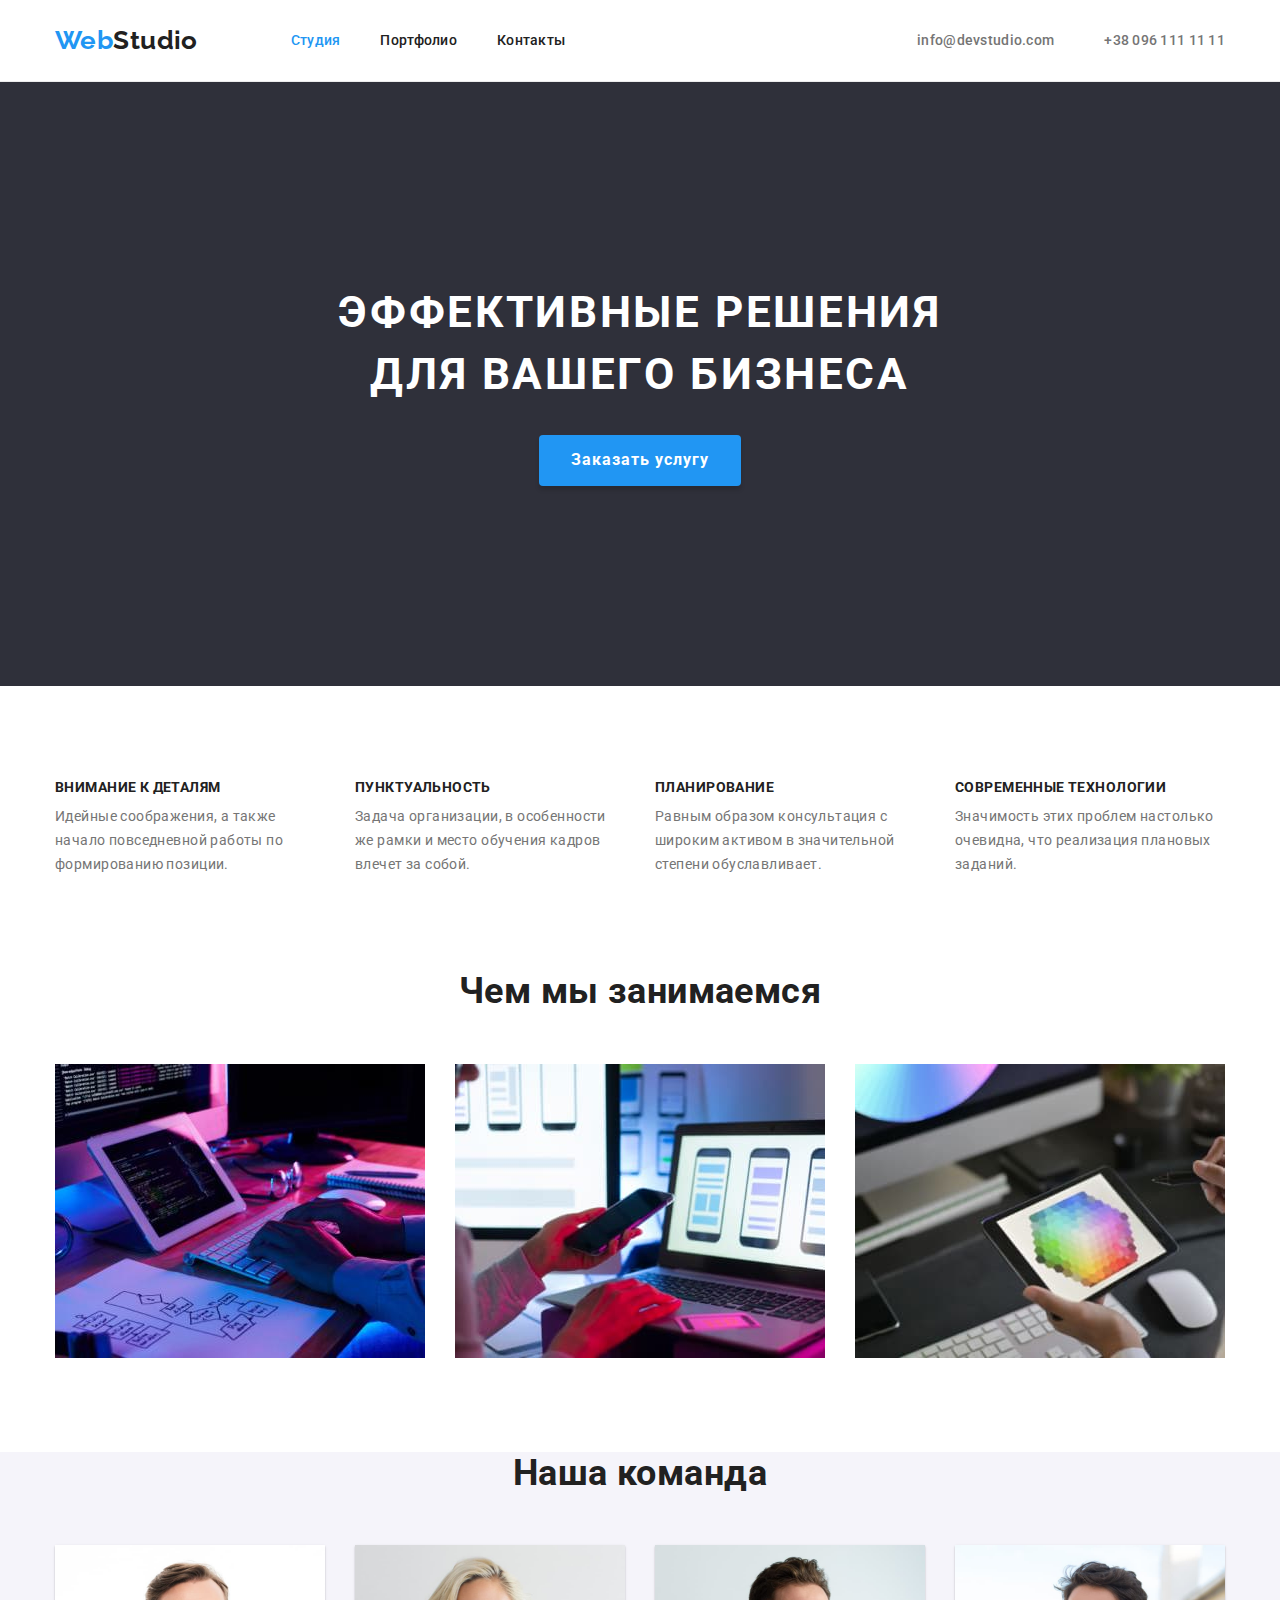
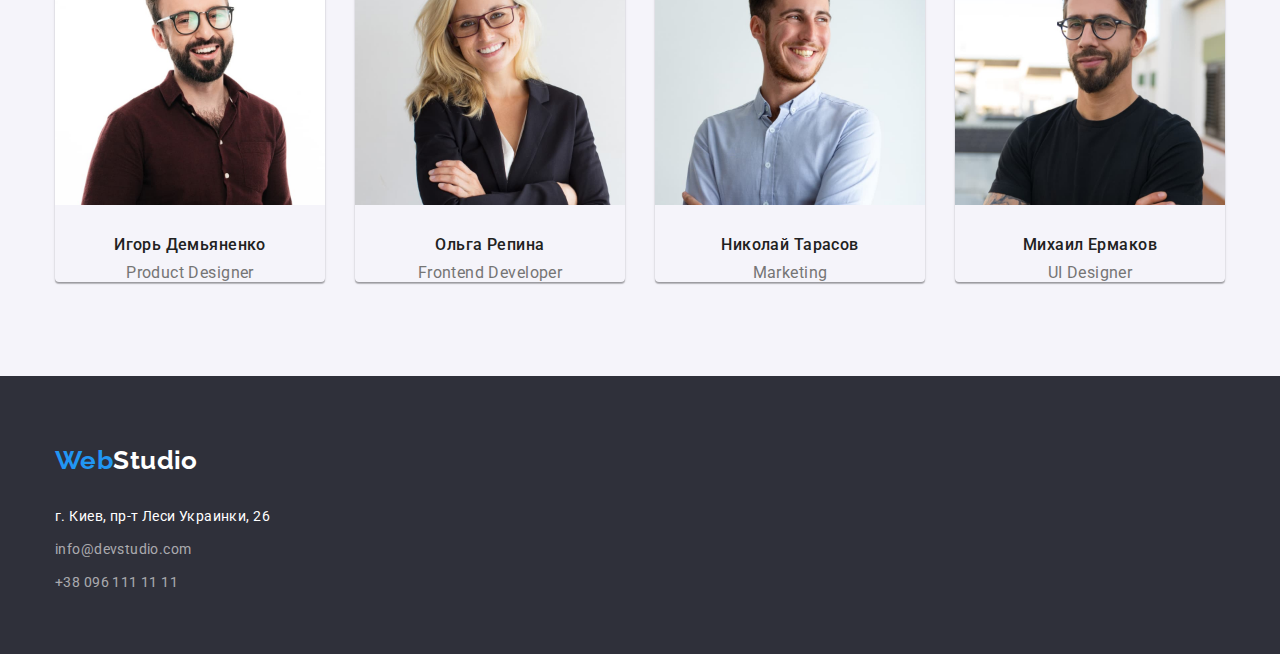
==== commit 3724e174: "Зробив зміни до ДЗ" ====
--- a/index.html
+++ b/index.html
@@ -89,10 +89,10 @@
         </div>
       </section>
       <!-- About -->
-      <section class="section">
+      <section class="section padding">
         <div class="conteiner">
           <h2 class="about-title">Чем мы занимаемся</h2>
-          <ul class="flex-nav list">
+          <ul class="flex-about list">
             <li class="item">
               <img src="./images/img1.jpg" alt="комп" width="370" />
             </li>
--- a/style/styles.css
+++ b/style/styles.css
@@ -14,6 +14,17 @@
   font-family: Roboto, sans-serif;
   font-size: 14px;
   letter-spacing: 0.03em;
+}
+
+h1,
+h2,
+h3,
+h4,
+h5,
+h6,
+p {
+  padding: 0;
+  margin: 0;
 }
 .list {
   list-style: none;
@@ -40,13 +51,10 @@
 }
 
 /* Logo */
+header {
+  border-bottom: 1px solid #ececec;
+}
 .main-nav {
-  display: flex;
-  align-items: center;
-  border-bottom: 1px solid #ececec;
-}
-
-.navigator {
   display: flex;
   align-items: center;
 }
@@ -62,17 +70,21 @@
   font-style: normal;
   font-weight: 700;
   font-size: 26px;
-  line-height: 1.9;
+  line-height: 31px;
   text-decoration: none;
 }
 .logo-accent {
   color: var(--accent-color);
 }
 
+.navigator {
+  display: flex;
+  align-items: center;
+}
 /* Site-nav */
 .site-nav {
   display: flex;
-  margin-left: 40px;
+  margin-left: 93px;
   align-items: center;
 }
 
@@ -80,8 +92,6 @@
   display: block;
   padding-top: 32px;
   padding-bottom: 32px;
-  /* background-color: tomato; */
-
   color: var(--text-title-color);
   font-weight: 500;
   font-size: 14px;
@@ -93,9 +103,6 @@
   margin-right: 40px;
 }
 
-/* .site-nav .link + .link {
-  margin-right: 40px;
-} */
 .site-nav .link:hover,
 .site-nav .link:focus,
 .contact-footer .link:hover,
@@ -148,6 +155,7 @@
   display: inline-block;
   box-shadow: 0px 4px 4px rgba(0, 0, 0, 0.15);
   border-radius: 4px;
+  border: none;
 }
 
 .hero-button:hover,
@@ -173,13 +181,9 @@
   margin-bottom: 30px;
 }
 /* peculiarities */
-.flex-conteiner {
+.feature-list {
   display: flex;
   flex-direction: row;
-  align-items: center;
-}
-.feature-list {
-  display: flex;
 }
 
 .feature-list .title {
@@ -207,20 +211,22 @@
 }
 
 /* About */
-
-.flex-nav {
+.padding {
+  padding-top: 0;
+}
+
+.flex-about {
   display: flex;
   flex-direction: row;
   align-items: center;
 }
 
-.flex-nav .item:not(:last-child) {
+.flex-about .item:not(:last-child) {
   margin-right: 30px;
 }
 
 .about-title {
   color: var(--text-title-color);
-  margin-top: 0;
   margin-bottom: 50px;
   font-weight: 700;
   font-size: 36px;
@@ -229,10 +235,20 @@
 }
 /* About team */
 
+.about-team {
+  padding-top: 0;
+  background: #f5f4fa;
+}
+
 .flex-team {
   display: flex;
   flex-direction: row;
-  align-items: center;
+}
+
+.flex-team .item {
+  box-shadow: 0px 1px 3px rgba(0, 0, 0, 0.12), 0px 1px 1px rgba(0, 0, 0, 0.14),
+    0px 2px 1px rgba(0, 0, 0, 0.2);
+  border-radius: 0px 0px 4px 4px;
 }
 .flex-team .item:not(:last-child) {
   margin-right: 30px;
@@ -260,7 +276,7 @@
 .about-team .profession {
   color: var(--primary-text-color);
   margin-top: 0;
-  margin-bottom: 0;
+  margin-bottom: ;
   font-size: 16px;
   line-height: 1.1;
   text-align: center;
@@ -321,11 +337,10 @@
 .flex-buttons {
   display: flex;
   justify-content: center;
+  margin-top: 0;
+  margin-bottom: 50px;
 }
 .flex-buttons .item {
-  /* display: block;
-  margin-top: 100px;
-  margin-bottom: 0; */
   margin-right: 8px;
 }
 
@@ -345,8 +360,6 @@
   border-radius: 4px;
   /* box-shadow: 0px 3px 1px rgba(0, 0, 0, 0.1), 0px 1px 2px rgba(0, 0, 0, 0.08),
     0px 2px 2px rgba(0, 0, 0, 0.12); */
-  margin-top: 0;
-  margin-bottom: 50px;
 }
 
 .buttons:hover,
@@ -357,27 +370,34 @@
     0px 2px 2px rgba(0, 0, 0, 0.12);
 }
 
-.flex-element {
+.list-projects {
   display: flex;
   flex-wrap: wrap;
+  margin-right: -30px;
+  margin-bottom: -30px;
+  /* justify-content: space-between; */
   /* background-color: tomato; */
 }
-.flex-element .item {
+
+.list-projects .item {
   margin-right: 30px;
   margin-bottom: 30px;
+}
+
+.list-projects .item:nth-child(3n + 3) {
+  margin-right: 0;
+}
+
+.list-projects .item:nth-last-child(-n + 3) {
+  margin-bottom: 0;
+}
+.project-title {
   border: 1px solid #eeeeee;
-}
-
-.flex-element .item:nth-child(3n + 3) {
-  margin-right: 0;
-}
-
-.flex-element .item:nth-last-child(-n + 3) {
-  margin-bottom: 0;
-}
+  padding: 20px 24px;
+}
+
 .list-projects .project {
   color: var(--text-title-color);
-  margin: 20px 24px 4px;
   font-weight: 700;
   font-size: 18px;
   line-height: 2;
@@ -387,8 +407,7 @@
 
 .list-projects .diction {
   color: var(--primary-text-color);
-  margin: 0 24px 20px;
-
+  margin-top: 4px;
   font-size: 16px;
   line-height: 1.8;
 }
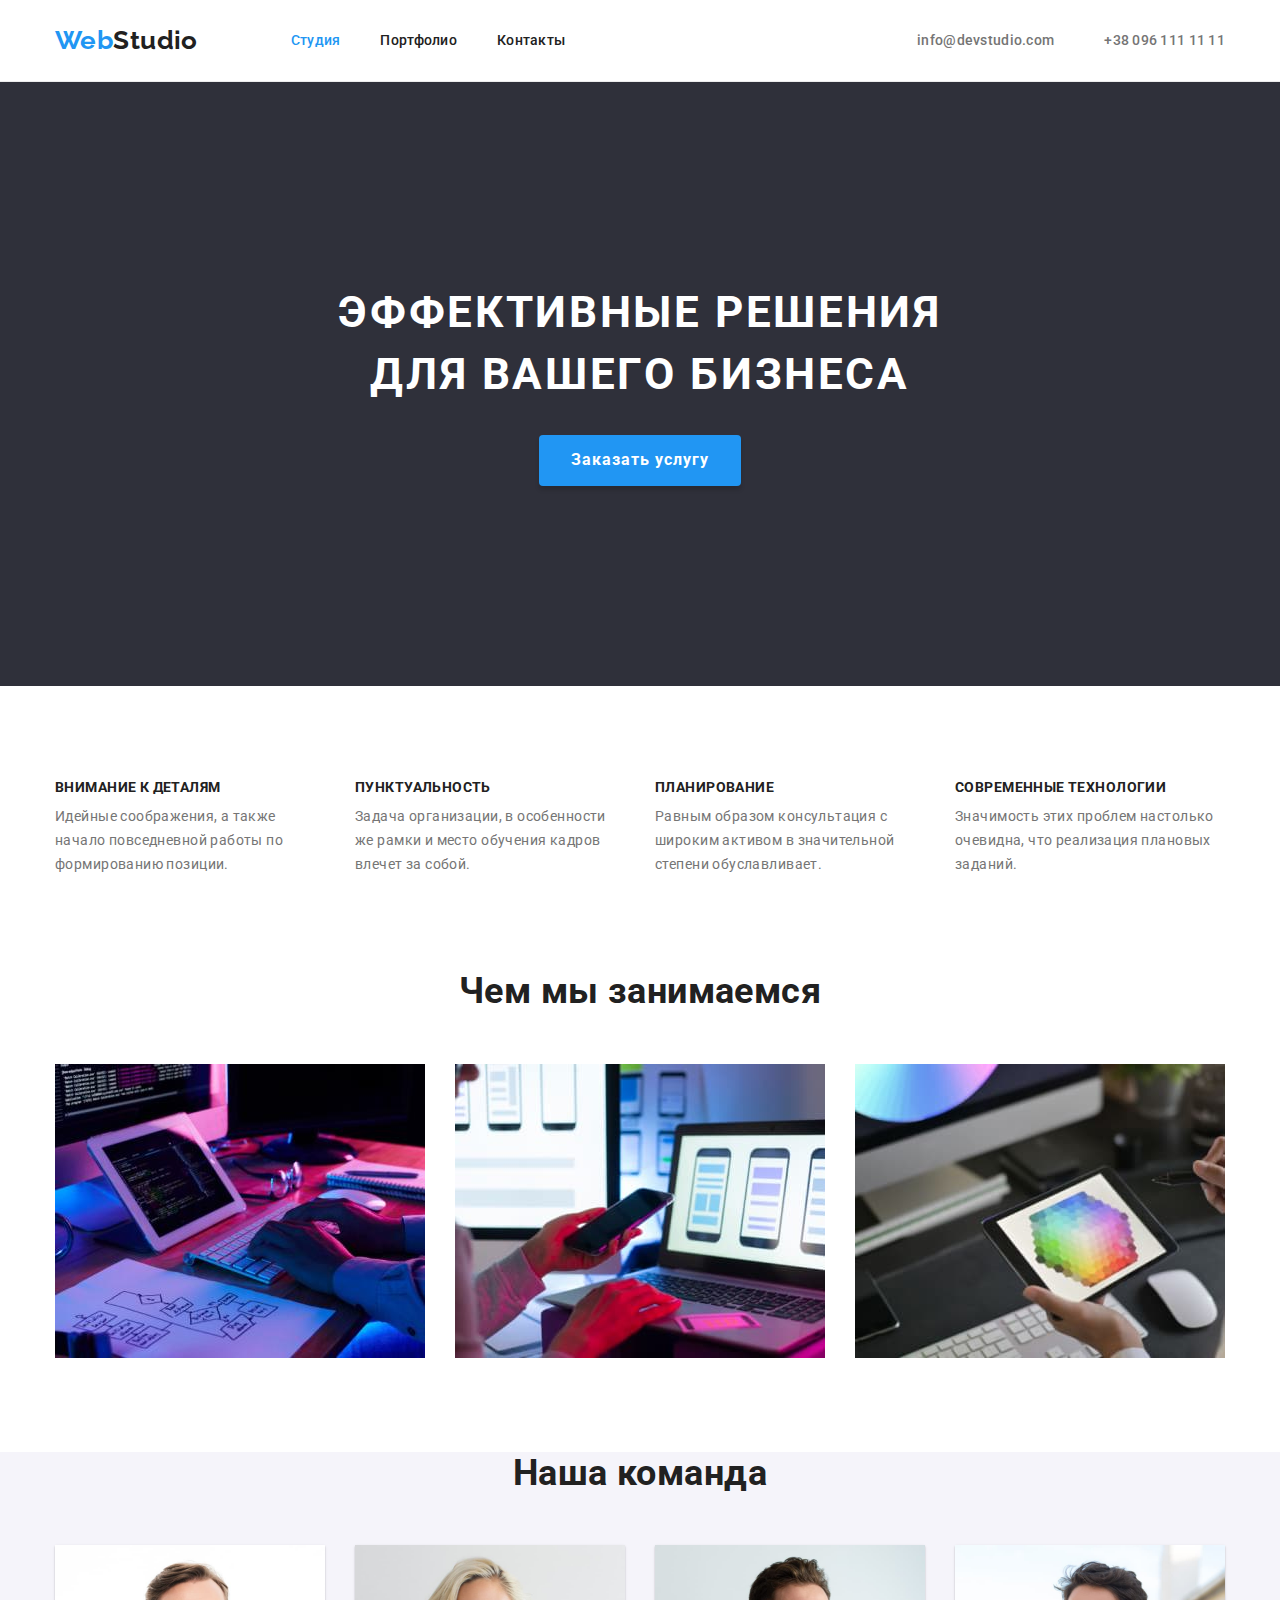
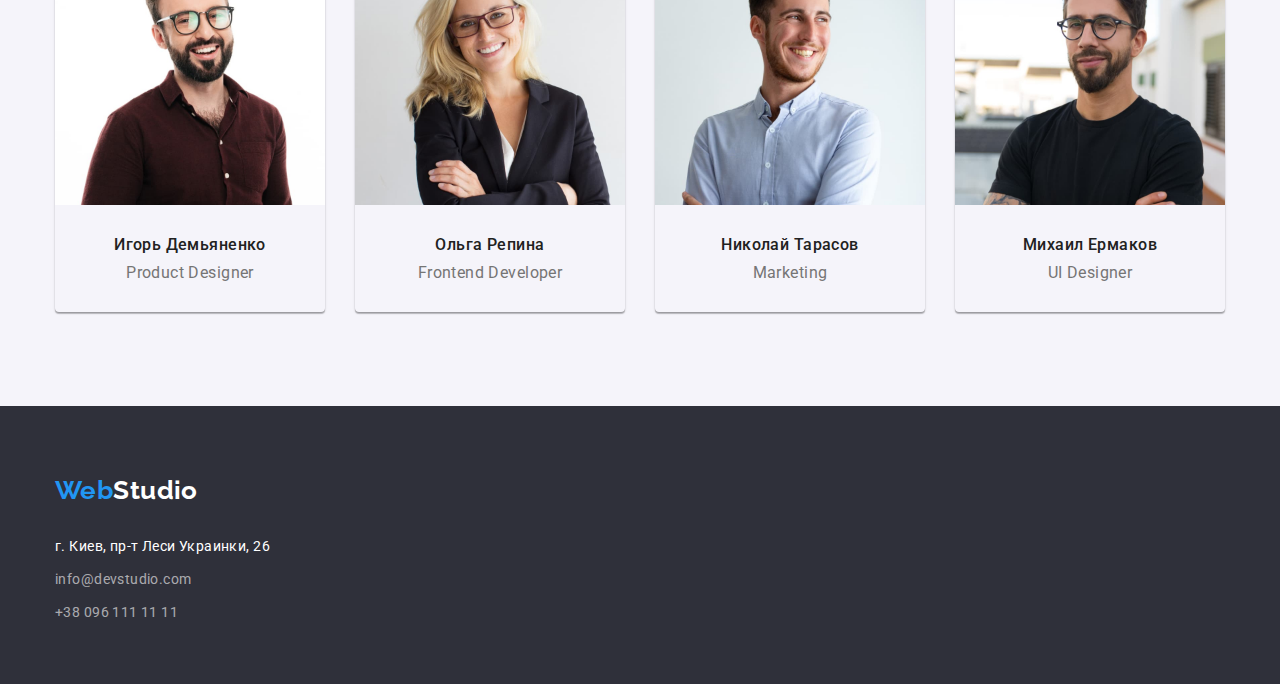
==== commit 8d275a10: "+" ====
--- a/index.html
+++ b/index.html
@@ -20,9 +20,7 @@
     <header>
       <div class="conteiner main-nav">
         <nav class="navigator">
-          <a href="./index.html" class="logo"
-            ><span class="logo-accent">Web</span>Studio</a
-          >
+          <a href="./index.html" class="logo"><span class="logo-accent">Web</span>Studio</a>
           <ul class="site-nav list">
             <li class="item"><a href="" class="link curent">Студия</a></li>
             <li class="item">
@@ -33,9 +31,7 @@
         </nav>
         <ul class="site-contact list">
           <li class="item">
-            <a href="tomail:info@devstudio.com" class="link"
-              >info@devstudio.com</a
-            >
+            <a href="tomail:info@devstudio.com" class="link">info@devstudio.com</a>
           </li>
           <li class="item">
             <a href="tel:+380961111111" class="link">+38 096 111 11 11</a>
@@ -60,29 +56,25 @@
             <li class="item">
               <h3 class="title">Внимание к деталям</h3>
               <p class="paragraf">
-                Идейные соображения, а также начало повседневной работы по
-                формированию позиции.
+                Идейные соображения, а также начало повседневной работы по формированию позиции.
               </p>
             </li>
             <li class="item">
               <h3 class="title">Пунктуальность</h3>
               <p class="paragraf">
-                Задача организации, в особенности же рамки и место обучения
-                кадров влечет за собой.
+                Задача организации, в особенности же рамки и место обучения кадров влечет за собой.
               </p>
             </li>
             <li class="item">
               <h3 class="title">Планирование</h3>
               <p class="paragraf">
-                Равным образом консультация с широким активом в значительной
-                степени обуславливает.
+                Равным образом консультация с широким активом в значительной степени обуславливает.
               </p>
             </li>
             <li class="item">
               <h3 class="title">Современные технологии</h3>
               <p class="paragraf">
-                Значимость этих проблем настолько очевидна, что реализация
-                плановых заданий.
+                Значимость этих проблем настолько очевидна, что реализация плановых заданий.
               </p>
             </li>
           </ul>
@@ -126,11 +118,7 @@
               <p class="profession">Marketing</p>
             </li>
             <li class="item">
-              <img
-                src="./images/img(7)(1).jpg"
-                alt="парень в очках"
-                width="270"
-              />
+              <img src="./images/img(7)(1).jpg" alt="парень в очках" width="270" />
               <h3 class="name">Михаил Ермаков</h3>
               <p class="profession">UI Designer</p>
             </li>
@@ -141,24 +129,17 @@
     <footer class="footer">
       <div class="conteiner contact-menu">
         <a href="./index.html" class="footer-logo"
-          ><span class="logo-accent">Web</span
-          ><span class="footer-logo-accent">Studio</span></a
+          ><span class="logo-accent">Web</span><span class="footer-logo-accent">Studio</span></a
         >
         <address>
           <ul class="contact-footer list">
             <li class="item">
-              <a
-                href="https://goo.gl/maps/BdsSgtMAJnZPHCbD8"
-                target="_blank"
-                class="address"
-              >
+              <a href="https://goo.gl/maps/BdsSgtMAJnZPHCbD8" target="_blank" class="address">
                 г. Киев, пр-т Леси Украинки, 26
               </a>
             </li>
             <li class="item">
-              <a href="tomail:info@devstudio.com" class="link"
-                >info@devstudio.com</a
-              >
+              <a href="tomail:info@devstudio.com" class="link">info@devstudio.com</a>
             </li>
             <li class="item">
               <a href="tel:+380961111111" class="link">+38 096 111 11 11</a>
--- a/style/styles.css
+++ b/style/styles.css
@@ -11,7 +11,7 @@
 body {
   background-color: white;
   color: var(--primary-text-color);
-  font-family: Roboto, sans-serif;
+  font-family: 'Roboto', sans-serif;
   font-size: 14px;
   letter-spacing: 0.03em;
 }
@@ -276,7 +276,7 @@
 .about-team .profession {
   color: var(--primary-text-color);
   margin-top: 0;
-  margin-bottom: ;
+  margin-bottom: 30px;
   font-size: 16px;
   line-height: 1.1;
   text-align: center;
